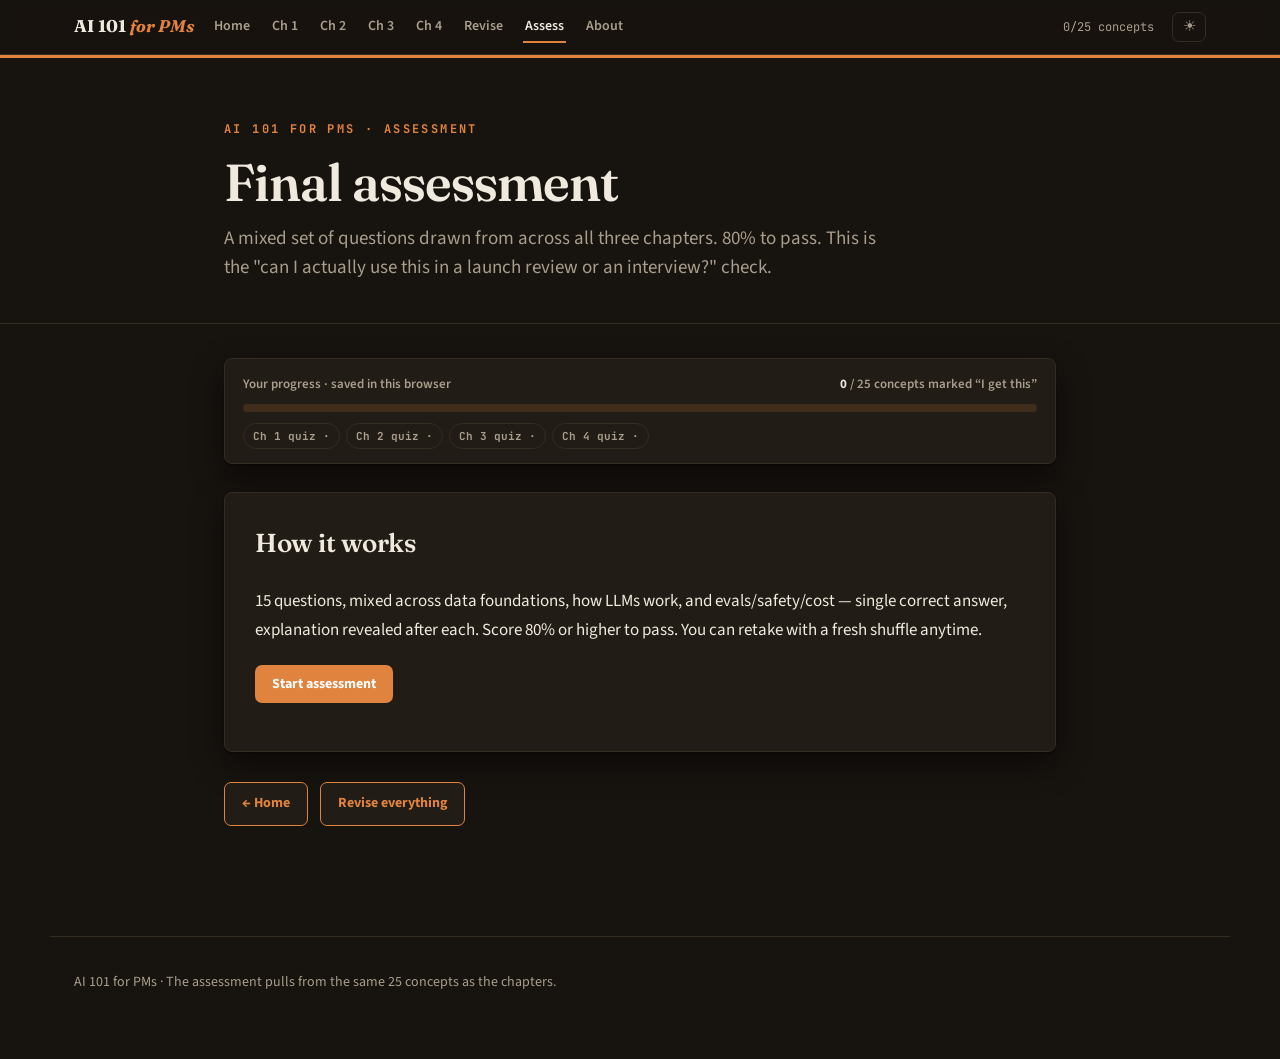
==== assess.html @ 60f7dfca "Launch AI 101 for PMs v1.0.0 25 interactive concepts across 4 chapters, three revise modes, a final " ====
<!DOCTYPE html>
<html lang="en">
<head>
<script>(function(){try{var t=localStorage.getItem("ai101.theme")||"dark";document.documentElement.setAttribute("data-theme",t);}catch(e){document.documentElement.setAttribute("data-theme","dark");}})();</script>
<meta charset="UTF-8" />
<meta name="viewport" content="width=device-width, initial-scale=1.0" />
<title>Final assessment · AI 101 for PMs</title>
<link rel="stylesheet" href="assets/css/main.css" />
</head>
<body class="ch3 single">
<header class="top w3">
  <div class="hero">
  <div class="kicker">AI 101 for PMs · Assessment</div>
  <h1>Final assessment</h1>
  <p>A mixed set of questions drawn from across all three chapters. 80% to pass. This is the "can I actually use this in a launch review or an interview?" check.</p>
  </div>
</header>

<div class="wrap single">
  <main>
    <div id="progress"></div>

    <section class="intro">
      <h2>How it works</h2>
      <p>15 questions, mixed across data foundations, how LLMs work, and evals/safety/cost — single correct answer, explanation revealed after each. Score 80% or higher to pass. You can retake with a fresh shuffle anytime.</p>
      <div class="btn-row">
        <button class="btn" id="start">Start assessment</button>
        <button class="btn alt" id="retake" style="display:none">↻ Retake (reshuffle)</button>
      </div>
    </section>

    <section class="quiz" id="quiz" style="display:none">
      <h2>Questions</h2>
      <div id="assess-mount"></div>
    </section>

    <div id="share"></div>

    <div class="btn-row" style="margin-top:30px">
      <a class="btn alt" href="index.html">← Home</a>
      <a class="btn alt" href="revise.html">Revise everything</a>
    </div>
  </main>
</div>

<footer>AI 101 for PMs · The assessment pulls from the same 25 concepts as the chapters.</footer>

<script src="assets/js/concepts.js"></script>
<script src="assets/js/progress.js"></script>
<script src="assets/js/helpers.js"></script>
<script>
  Nav.mount({ here:'assess', base:'' });
  Progress.renderBar(document.getElementById('progress'));

  var SITE_URL = 'https://github.com/<your-username>/ai101-for-pms'; // update on publish

  function shuffleArr(a){ a=a.slice(); for(var i=a.length-1;i>0;i--){ var j=Math.floor(Math.random()*(i+1)); var t=a[i];a[i]=a[j];a[j]=t; } return a; }

  function buildPool(){
    // mixed across chapters 1-3, then take 15
    var pool = chapterQuestions(1).concat(chapterQuestions(2)).concat(chapterQuestions(3));
    return shuffleArr(pool).slice(0, 15);
  }

  function start(){
    document.getElementById('quiz').style.display = 'block';
    document.getElementById('retake').style.display = 'inline-block';
    document.getElementById('start').textContent = 'Restart';
    document.getElementById('share').innerHTML = '';
    var mount = document.getElementById('assess-mount');
    mount.innerHTML = '';
    renderQuiz(mount, buildPool(), {
      passPct: 80,
      reviewBase: '',
      onComplete: function(pct, pass, correct, total){
        showShare(pct, pass, correct, total);
      }
    });
    document.getElementById('quiz').scrollIntoView({behavior:'smooth'});
  }

  function showShare(pct, pass, correct, total){
    var box = document.getElementById('share');
    box.innerHTML = '';
    var wrap = el('section','callout');
    wrap.appendChild(el('h3', null, (pass?'🎓 Passed':'Keep going') + ' — ' + correct + '/' + total + ' (' + pct + '%)'));
    wrap.appendChild(el('p', null, pass
      ? 'You can talk about AI in a launch review or an interview without going quiet when it gets concrete. Want to share it? (optional)'
      : '80% to pass — revise the cards behind the questions you missed and retake. No pressure to share.'));
    var text = 'I completed AI 101 for PMs — ' + correct + '/' + total + ' on the final assessment 🎓 ' + SITE_URL;
    var ta = document.createElement('textarea');
    ta.value = text; ta.readOnly = true;
    ta.style.cssText = 'width:100%;min-height:60px;border:1px solid var(--line);border-radius:8px;padding:10px;font-size:14px;font-family:inherit';
    var row = el('div','btn-row');
    var copy = el('button','btn','Copy share text');
    copy.onclick = function(){
      ta.select();
      try { document.execCommand('copy'); copy.textContent = 'Copied ✓'; }
      catch(e){ copy.textContent = 'Select & copy manually'; }
    };
    var retake2 = el('button','btn alt','↻ Retake'); retake2.onclick = start;
    row.appendChild(copy); row.appendChild(retake2);
    wrap.appendChild(ta); wrap.appendChild(row);
    box.appendChild(wrap);
  }

  document.getElementById('start').onclick = start;
  document.getElementById('retake').onclick = start;
</script>
</body>
</html>
---- assets/css/main.css ----
/* ============================================================
   AI 101 for PMs — main stylesheet  ·  "Editorial" design system
   Light, warm, reading-first. Fraunces (display serif) + Source Sans 3
   (body) + JetBrains Mono (data). Tokens drive both the page chrome and
   the canvas widgets (JS reads --accent/--ink/--grid/--muted/--panel/
   --green/--amber/--red via the C cache in helpers.js), so a re-theme
   flows through everything. Per-chapter accent set by a body class.
   See DESIGN.md for the full system.
   ============================================================ */
@import url('https://fonts.googleapis.com/css2?family=Fraunces:ital,opsz,wght@0,9..144,400;0,9..144,600;0,9..144,700;1,9..144,500&family=Source+Sans+3:ital,wght@0,400;0,600;0,700;1,400&family=JetBrains+Mono:wght@400;600&display=swap');

/* DARK is the default theme. Light is opt-in via [data-theme="light"],
   set by a no-FOUC inline script in each page's <head> from localStorage
   (default "dark"). Per-chapter accents are theme-scoped so they read on
   both surfaces. The canvas widgets read these tokens through the C cache
   in helpers.js, so the theme toggle reloads the page to recolour them. */
:root{
  --bg:#17130f; --panel:#211c16; --ink:#f0e9dd; --muted:#a99e8c;
  --line:#352c22; --accent:#e0833f; --accent-soft:rgba(224,131,63,.16);
  --amber:#e0a93f; --amber-soft:rgba(224,169,63,.18); --green:#54b394; --red:#e58a93;
  --nav-bg:rgba(23,19,15,.88);
  --shadow:0 1px 2px rgba(0,0,0,.4),0 12px 30px rgba(0,0,0,.5);
  --radius:8px; --maxw:1180px;
  --mono:"JetBrains Mono",ui-monospace,SFMono-Regular,Menlo,Consolas,monospace;
  --sans:"Source Sans 3",-apple-system,BlinkMacSystemFont,"Segoe UI",Roboto,Helvetica,Arial,sans-serif;
  --serif:"Fraunces",Georgia,"Times New Roman",serif;
}
/* One standard accent (rust) across the whole site, both themes. Per-chapter
   colour-coding was removed: it leaked different accents onto the utility
   pages (Home/Revise/Assess/About), which read as inconsistent. The .ch1-.ch4
   body classes still exist but no longer change the accent. */

/* LIGHT theme overrides */
:root[data-theme="light"]{
  --bg:#fbf8f2; --panel:#ffffff; --ink:#211b14; --muted:#6f6657;
  --line:#e7dfd0; --accent:#b4531f; --accent-soft:rgba(180,83,31,.08);
  --amber:#b5790e; --amber-soft:rgba(181,121,14,.12); --green:#2f7d5b; --red:#b23a48;
  --nav-bg:rgba(251,248,242,.85);
  --shadow:0 1px 2px rgba(33,27,20,.05),0 8px 24px rgba(33,27,20,.05);
}

*{box-sizing:border-box}
html{scroll-behavior:smooth}
body{margin:0;background:var(--bg);color:var(--ink);font-family:var(--sans);
  line-height:1.7;font-size:17px;-webkit-font-smoothing:antialiased;font-feature-settings:"kern" 1}
a{color:var(--accent);text-decoration:none}
a:hover{text-decoration:underline;text-underline-offset:2px}
em{font-style:italic}
h1,h2,h3,h4{font-family:var(--serif);font-weight:600;letter-spacing:-.01em}

/* ---------- Top site nav ---------- */
.sitenav{position:sticky;top:0;z-index:50;background:var(--nav-bg);
  backdrop-filter:saturate(140%) blur(8px);border-bottom:1px solid var(--line)}
.sitenav .inner{max-width:var(--maxw);margin:0 auto;padding:11px 24px;
  display:flex;align-items:center;gap:18px;flex-wrap:wrap}
.sitenav .brand{font-family:var(--serif);font-weight:700;font-size:17px;color:var(--ink)}
.sitenav .brand span{color:var(--accent);font-style:italic}
.sitenav a.navlink{color:var(--muted);font-size:14px;font-weight:600;padding:4px 2px}
.sitenav a.navlink:hover,.sitenav a.navlink.here{color:var(--ink);text-decoration:none}
.sitenav a.navlink.here{box-shadow:inset 0 -2px 0 var(--accent)}
.sitenav .spacer{flex:1}
.sitenav .progmini{font-size:12px;color:var(--muted);font-family:var(--mono)}

/* ---------- Header (editorial hero — no gradients) ---------- */
header.top{background:var(--bg);color:var(--ink);padding:64px 0 40px;text-align:left;
  border-bottom:1px solid var(--line);position:relative}
header.top::before{content:"";position:absolute;top:0;left:0;right:0;height:3px;background:var(--accent)}
/* Header content lives in a centred column that exactly matches the body
   column (.wrap / .wrap.single): same max-width, margin auto, and 24px padding,
   so header text and body content share identical left/right edges. */
header.top .hero{max-width:var(--maxw);margin:0 auto;padding:0 24px}
header.top .kicker{text-transform:uppercase;letter-spacing:.2em;font-size:12px;
  font-weight:700;color:var(--accent);margin-bottom:16px;font-family:var(--mono)}
header.top h1{margin:0 0 14px;font-size:clamp(34px,5vw,52px);line-height:1.05;font-weight:600;
  letter-spacing:-.02em}
header.top p{margin:0;max-width:660px;color:var(--muted);font-size:19px;line-height:1.55}
header.top .pills{margin-top:24px;display:flex;gap:10px;flex-wrap:wrap}
header.top .pill{background:var(--panel);border:1px solid var(--line);color:var(--muted);
  padding:6px 14px;border-radius:999px;font-size:13px;font-weight:600}
header.top .cta{display:inline-block;margin-top:26px;background:var(--accent);color:#fff;
  font-weight:700;padding:13px 26px;border-radius:8px;font-size:16px;font-family:var(--sans)}
header.top .cta:hover{text-decoration:none;filter:brightness(1.06)}

/* ---------- Layout ---------- */
.wrap{max-width:var(--maxw);margin:0 auto;padding:0 24px;
  display:grid;grid-template-columns:240px 1fr;gap:48px;align-items:start}
.wrap.single{display:block;max-width:880px}
/* Single-column pages (Home/Revise/Assess/About): header column matches the
   narrower body column so their edges line up. */
body.single header.top .hero{max-width:880px}
/* Chapter pages have a 240px TOC + 48px gap, so the body content starts
   indented. Indent the header content the same amount (above mobile) so the
   chapter title sits directly above its content column, not over the TOC.
   24 (wrap padding) + 240 (toc) + 48 (gap) = 312. */
@media(min-width:881px){
  body:not(.single) header.top .hero{padding-left:312px}
}
nav.toc{position:sticky;top:64px;align-self:start;max-height:calc(100vh - 84px);
  overflow:auto;padding:26px 0;font-size:14px}
nav.toc h4{margin:18px 0 8px;font-size:11px;text-transform:uppercase;letter-spacing:.14em;
  color:var(--accent);font-family:var(--mono);font-weight:700}
nav.toc h4:first-child{margin-top:0}
nav.toc a{display:block;color:var(--muted);padding:5px 12px;border-radius:6px;border-left:2px solid transparent}
nav.toc a:hover{background:var(--accent-soft);color:var(--ink);text-decoration:none}
nav.toc a.active{color:var(--accent);font-weight:700;border-left-color:var(--accent);background:var(--accent-soft)}
main{padding:34px 0 90px;min-width:0}

/* ---------- Progress bar ---------- */
.progress-wrap{background:var(--panel);border:1px solid var(--line);border-radius:var(--radius);
  padding:14px 18px;margin-bottom:28px;box-shadow:var(--shadow)}
.progress-wrap .ptop{display:flex;justify-content:space-between;align-items:baseline;
  font-size:13px;color:var(--muted);margin-bottom:9px;font-weight:600}
.progress-wrap .ptop b{color:var(--ink)}
.progress-track{height:8px;border-radius:6px;background:var(--accent-soft);overflow:hidden}
.progress-fill{height:100%;width:0;background:var(--accent);transition:width .4s ease}
.progress-wrap .chips{display:flex;gap:6px;margin-top:11px;flex-wrap:wrap}
.progress-wrap .chip{font-size:11px;font-weight:700;padding:3px 9px;border-radius:999px;
  border:1px solid var(--line);color:var(--muted);font-family:var(--mono)}
.progress-wrap .chip.done{background:rgba(47,125,91,.12);color:var(--green);border-color:transparent}
.progress-wrap .presume{display:flex;justify-content:space-between;align-items:center;gap:12px;
  margin-top:12px;padding-top:12px;border-top:1px solid var(--line);flex-wrap:wrap}
.presume-link{font-weight:700;font-size:14px;color:var(--accent)}
.presume-done{font-weight:700;font-size:14px;color:var(--green)}
.presume-reset{background:none;border:none;color:var(--muted);font-size:12px;cursor:pointer;
  font-family:var(--sans);text-decoration:underline;padding:0}
.presume-reset:hover{color:var(--red)}

/* ---------- Intro panels ---------- */
.intro{background:var(--panel);border:1px solid var(--line);border-radius:var(--radius);
  padding:28px 30px;box-shadow:var(--shadow);margin-bottom:30px}
.intro h2{margin-top:0;font-size:26px}
.how{display:grid;grid-template-columns:repeat(3,1fr);gap:14px;margin-top:20px}
.how div{background:var(--bg);border:1px solid var(--line);border-radius:8px;padding:15px}
.how b{display:block;font-family:var(--mono);color:var(--accent);font-size:12px;
  text-transform:uppercase;letter-spacing:.08em;margin-bottom:5px}
.swap-hint{font-size:14px;color:var(--muted);margin-top:16px;border-left:3px solid var(--accent);
  padding:4px 0 4px 14px;font-style:italic}

/* ---------- Chapter / week banners ---------- */
.week-banner{margin:8px 0;padding:20px 24px;border-radius:var(--radius);color:var(--ink);
  background:var(--accent-soft);border:1px solid var(--line);border-left:4px solid var(--accent)}
.week-banner.muted{background:var(--bg)}
.week-banner .wk{font-size:12px;letter-spacing:.18em;text-transform:uppercase;font-weight:700;
  color:var(--accent);font-family:var(--mono)}
.week-banner h2{margin:6px 0 4px;font-size:27px}
.week-banner p{margin:0;color:var(--muted);font-size:15px}

/* ---------- Lesson / concept cards ---------- */
.lesson{background:var(--panel);border:1px solid var(--line);border-radius:var(--radius);
  padding:32px 34px;box-shadow:var(--shadow);margin:30px 0;scroll-margin-top:74px}
.lesson .lhead{display:flex;align-items:center;gap:14px;margin-bottom:8px}
.lesson .num{flex:0 0 auto;width:34px;height:34px;border-radius:8px;background:var(--accent-soft);
  color:var(--accent);font-weight:700;font-family:var(--mono);display:grid;place-items:center;font-size:14px}
.lesson h3{margin:0;font-size:21px;line-height:1.25}
.core{border-left:3px solid var(--accent);background:var(--accent-soft);
  padding:14px 18px;border-radius:0 8px 8px 0;margin:16px 0;font-size:18px;max-width:68ch;
  font-family:var(--serif);font-weight:500;line-height:1.5}
.lesson p{margin:13px 0;max-width:68ch}
.lesson ul{margin:13px 0;padding-left:22px;max-width:68ch}
.lesson li{margin:7px 0}
.takeaway{background:var(--bg);border:1px solid var(--line);border-radius:8px;padding:15px 18px;margin:18px 0;max-width:68ch}
.takeaway b{color:var(--accent)}
/* Interview line: collapsible (progressive disclosure). Quiet by default —
   just an accent toggle — so it doesn't add a third heavy box to every card. */
details.interview{border:1px solid var(--line);border-left:3px solid var(--accent);
  border-radius:0 8px 8px 0;padding:12px 18px;margin:18px 0;max-width:68ch;background:transparent}
details.interview summary{cursor:pointer;font-size:11px;letter-spacing:.12em;text-transform:uppercase;
  color:var(--accent);font-weight:700;font-family:var(--mono);list-style:none;outline:none}
details.interview summary::-webkit-details-marker{display:none}
details.interview summary::after{content:" ▸";opacity:.7}
details.interview[open] summary::after{content:" ▾"}
details.interview q{display:block;margin-top:10px;font-family:var(--serif);font-style:italic;
  font-size:19px;line-height:1.5;color:var(--ink)}
details.interview q::before{content:"\201C"} details.interview q::after{content:"\201D"}

/* "Zepto example" marker */
.eg-tag{display:inline-block;font-size:10px;font-weight:700;letter-spacing:.06em;
  text-transform:uppercase;color:var(--accent);background:var(--accent-soft);border:1px solid var(--line);
  border-radius:5px;padding:1px 7px;margin-right:6px;vertical-align:middle;font-family:var(--mono)}

/* ---------- Viz panel ---------- */
.viz{background:var(--bg);border:1px solid var(--line);border-radius:8px;padding:18px;margin:20px 0}
.viz .vtitle{font-family:var(--mono);font-size:12px;text-transform:uppercase;letter-spacing:.08em;
  color:var(--muted);font-weight:700;margin-bottom:12px;display:flex;align-items:center;gap:8px}
.viz .vtitle::before{content:"";width:8px;height:8px;border-radius:50%;background:var(--accent)}
.tabs{display:flex;gap:6px;flex-wrap:wrap;margin-bottom:14px}
.tab{padding:7px 14px;border-radius:7px;border:1px solid var(--line);background:var(--panel);
  cursor:pointer;font-size:13px;font-weight:600;color:var(--muted)}
.tab.active{background:var(--accent);color:#fff;border-color:var(--accent)}
.ctrl{display:flex;align-items:center;gap:10px;margin:10px 0;flex-wrap:wrap;font-size:14px}
.ctrl label{min-width:120px;font-weight:600}
input[type=range]{flex:1;min-width:140px;accent-color:var(--accent)}
.btn{background:var(--accent);color:#fff;border:none;border-radius:7px;padding:9px 17px;
  font-weight:700;cursor:pointer;font-size:14px;font-family:var(--sans)}
.btn:hover{filter:brightness(1.06)}
.btn.alt{background:var(--panel);color:var(--accent);border:1px solid var(--accent)}
.readout{font-family:var(--mono);font-size:13px;background:var(--panel);border:1px solid var(--line);
  border-radius:7px;padding:8px 12px;display:inline-block;color:var(--ink)}
.hint{font-size:14px;color:var(--muted);margin-top:10px}
.tok{display:inline-block;padding:3px 7px;margin:3px;border-radius:6px;font-family:var(--mono);
  font-size:13px;border:1px solid var(--line)}
canvas{max-width:100%;background:var(--panel);border-radius:8px;border:1px solid var(--line);display:block}
textarea,input[type=text]{background:var(--panel);color:var(--ink);font-family:var(--sans)}

/* ---------- Quiz ---------- */
.quiz{background:var(--panel);border:1px solid var(--line);border-radius:var(--radius);
  padding:30px 32px;box-shadow:var(--shadow);margin:32px 0;scroll-margin-top:74px}
.quiz h2{margin-top:0;font-size:26px}
.qblock{border-top:1px solid var(--line);padding:20px 0}
.qblock:first-of-type{border-top:none}
.qblock .qq{font-weight:600;margin-bottom:12px;font-size:17px}
.qopt{display:block;width:100%;text-align:left;background:var(--bg);border:1px solid var(--line);
  border-radius:8px;padding:11px 15px;margin:7px 0;cursor:pointer;color:var(--ink);font-size:16px;
  font-family:inherit;transition:.12s}
.qopt:hover{border-color:var(--accent)}
.qopt.correct{background:rgba(84,179,148,.14);border-color:var(--green);color:var(--ink)}
.qopt.wrong{background:rgba(229,138,147,.14);border-color:var(--red);color:var(--ink)}
.qopt:disabled{cursor:default}
.qexp{font-size:14px;color:var(--muted);margin-top:9px;padding-left:8px;border-left:2px solid var(--line)}
.qexp.show{border-left-color:var(--accent)}
.quiz-result{margin-top:22px;padding:16px 18px;border-radius:8px;font-weight:700;text-align:center}
.quiz-result.pass{background:rgba(84,179,148,.14);color:var(--green)}
.quiz-result.fail{background:rgba(229,138,147,.14);color:var(--red)}
.quiz-result .review{display:block;font-weight:500;font-size:14px;margin-top:8px;color:var(--ink)}
.quiz-result .review a{margin:0 6px}

/* ---------- Course map (landing) ---------- */
.map{display:grid;grid-template-columns:repeat(auto-fit,minmax(240px,1fr));gap:16px;margin:24px 0}
.map .ch{background:var(--panel);border:1px solid var(--line);border-radius:var(--radius);
  padding:22px 24px;box-shadow:var(--shadow);display:block;color:var(--ink);transition:.15s}
.map .ch:hover{text-decoration:none;border-color:var(--accent);transform:translateY(-2px)}
.map .ch .cn{font-family:var(--mono);font-size:12px;font-weight:700;letter-spacing:.1em;
  text-transform:uppercase;color:var(--accent)}
.map .ch h3{margin:8px 0 6px;font-size:21px}
.map .ch p{margin:0;font-size:15px;color:var(--muted)}
.map .ch .meta{margin-top:14px;font-size:12px;color:var(--muted);font-family:var(--mono)}

/* ---------- Revise ---------- */
.mode-tabs{display:flex;gap:10px;flex-wrap:wrap;margin:18px 0 26px}
.mode-tabs .mt{flex:1;min-width:200px;text-align:left;background:var(--panel);border:1px solid var(--line);
  border-radius:10px;padding:15px 17px;cursor:pointer;color:var(--ink)}
.mode-tabs .mt.active{border-color:var(--accent);background:var(--accent-soft)}
.mode-tabs .mt b{display:block;font-family:var(--serif);font-size:16px;margin-bottom:3px}
.mode-tabs .mt span{font-size:13px;color:var(--muted)}
.searchbox{width:100%;font-size:18px;padding:15px 17px;border:1px solid var(--line);border-radius:10px;
  background:var(--panel);color:var(--ink);margin-bottom:16px;font-family:var(--sans)}
.searchbox:focus{outline:none;border-color:var(--accent)}
.flashcard{background:var(--panel);border:1px solid var(--line);border-radius:var(--radius);
  padding:32px 30px;box-shadow:var(--shadow);min-height:200px;cursor:pointer;position:relative}
.flashcard .ftag{font-family:var(--mono);font-size:11px;font-weight:700;letter-spacing:.1em;
  text-transform:uppercase;color:var(--accent)}
.flashcard h3{margin:10px 0;font-size:24px}
.flashcard .flip-hint{position:absolute;top:18px;right:22px;font-size:12px;color:var(--muted);font-family:var(--mono)}
.deck-ctrl{display:flex;align-items:center;gap:12px;margin:18px 0;flex-wrap:wrap}
.deck-ctrl .count{font-family:var(--mono);font-size:13px;color:var(--muted)}
.toggle{display:inline-flex;align-items:center;gap:7px;font-size:14px;color:var(--muted);cursor:pointer}

/* ---------- What's-new ---------- */
.wn-card{background:var(--panel);border:1px solid var(--line);border-radius:var(--radius);
  padding:24px 26px;margin:16px 0;box-shadow:var(--shadow)}
.wn-card .wn-meta{display:flex;gap:10px;align-items:center;margin-bottom:8px;flex-wrap:wrap}
.wn-tag{font-family:var(--mono);font-size:10px;font-weight:700;letter-spacing:.06em;text-transform:uppercase;
  color:var(--amber);background:var(--amber-soft);border-radius:5px;padding:2px 8px}
.wn-date{font-size:12px;color:var(--muted);font-family:var(--mono)}
.wn-link{font-size:13px;color:var(--accent);margin-left:auto}
.wn-card h3{margin:0 0 6px;font-size:21px}
.signal-panel{background:var(--bg);border:1px dashed var(--line);border-radius:var(--radius);
  padding:24px 26px;margin:30px 0}
.signal-panel h3{margin-top:0}
.signal-panel .sig-tag{font-family:var(--mono);font-size:10px;font-weight:700;letter-spacing:.06em;
  text-transform:uppercase;color:var(--muted);border:1px solid var(--line);border-radius:5px;padding:2px 8px}

/* ---------- Misc ---------- */
.callout{background:var(--accent-soft);border:1px solid var(--line);border-radius:10px;
  padding:17px 19px;margin:18px 0}
.btn-row{display:flex;gap:12px;flex-wrap:wrap;margin:20px 0}

/* Theme toggle (in nav) */
.theme-toggle{background:none;border:1px solid var(--line);color:var(--muted);border-radius:7px;
  width:34px;height:30px;cursor:pointer;font-size:15px;line-height:1;display:grid;place-items:center;
  font-family:var(--sans)}
.theme-toggle:hover{color:var(--ink);border-color:var(--accent)}

/* Concept completion button (chapter cards) */
.card-done{display:flex;justify-content:flex-end;align-items:center;gap:12px;margin-top:22px;
  padding-top:18px;border-top:1px solid var(--line)}
.done-btn.is-done{background:transparent;color:var(--green);border:1px solid var(--green)}
footer{max-width:var(--maxw);margin:0 auto;padding:34px 24px 64px;color:var(--muted);
  font-size:14px;border-top:1px solid var(--line)}
footer a{color:var(--muted);text-decoration:underline}

@media(max-width:880px){
  .wrap{grid-template-columns:1fr;gap:8px}
  nav.toc{position:static;max-height:none;border-bottom:1px solid var(--line)}
  .how{grid-template-columns:1fr}
  header.top{padding:46px 24px 34px}
  body{font-size:16px}
  .sitenav .inner{gap:12px}
}
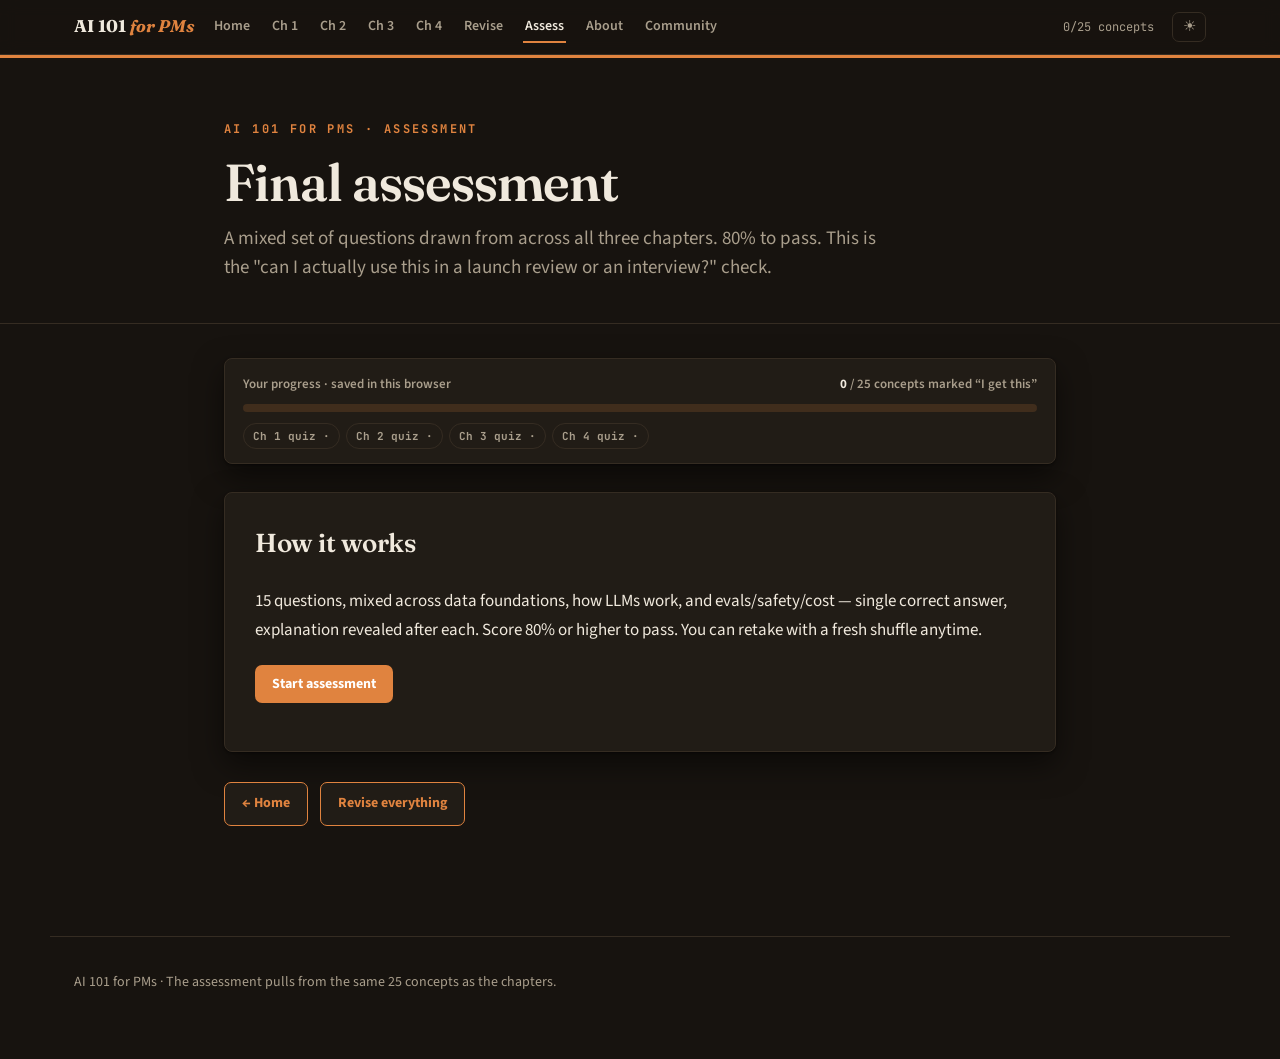
==== commit fb1b5e77: "Release v1.1.0: community suggestion board + content updates Adds an optional Supabase-backed commun" ====
--- a/assess.html
+++ b/assess.html
@@ -52,7 +52,7 @@
   Nav.mount({ here:'assess', base:'' });
   Progress.renderBar(document.getElementById('progress'));
 
-  var SITE_URL = 'https://github.com/<your-username>/ai101-for-pms'; // update on publish
+  var SITE_URL = 'https://github.com/trippinwithpuneet/AI-101-for-PMs'; // update on publish
 
   function shuffleArr(a){ a=a.slice(); for(var i=a.length-1;i>0;i--){ var j=Math.floor(Math.random()*(i+1)); var t=a[i];a[i]=a[j];a[j]=t; } return a; }
 
--- a/assets/css/main.css
+++ b/assets/css/main.css
@@ -297,3 +297,43 @@
   body{font-size:16px}
   .sitenav .inner{gap:12px}
 }
+
+/* ---------- community suggestion board ---------- */
+.board-toolbar{display:flex;flex-wrap:wrap;gap:18px;align-items:center;justify-content:space-between;margin:24px 0 16px}
+.board-toolbar .tabs{margin:0}
+.board{display:flex;flex-direction:column;gap:14px}
+.idea{display:flex;gap:16px;background:var(--panel);border:1px solid var(--line);border-radius:var(--radius);
+  padding:18px 20px;box-shadow:var(--shadow)}
+.idea .vote{display:flex;flex-direction:column;align-items:center;gap:3px;flex:0 0 auto}
+.idea .vbtn{background:var(--bg);border:1px solid var(--line);color:var(--muted);border-radius:8px;
+  width:38px;height:30px;cursor:pointer;font-size:13px;line-height:1;font-family:var(--sans);transition:.12s}
+.idea .vbtn:hover{border-color:var(--accent);color:var(--ink)}
+.idea .vbtn.up.active{border-color:var(--green);color:var(--green);background:rgba(84,179,148,.14)}
+.idea .vbtn.down.active{border-color:var(--red);color:var(--red);background:var(--amber-soft)}
+.idea .vscore{font-weight:700;font-size:15px;color:var(--ink);font-family:var(--mono)}
+.idea-body{flex:1;min-width:0}
+.idea-head{display:flex;align-items:center;gap:10px;margin-bottom:6px}
+.idea-title{margin:0 0 6px;font-size:18px;line-height:1.3}
+.idea-detail{margin:0 0 8px;color:var(--muted);font-size:15px;max-width:68ch}
+.idea-meta{color:var(--muted);font-size:13px;font-family:var(--mono)}
+.idea-author{font-family:var(--sans)}
+.idea-time{color:var(--muted);font-size:12px}
+.status-badge{display:inline-block;font-size:11px;font-weight:700;text-transform:uppercase;letter-spacing:.04em;
+  padding:3px 9px;border-radius:999px;border:1px solid var(--line);color:var(--muted)}
+.status-badge.planned{color:var(--amber);border-color:var(--amber);background:var(--amber-soft)}
+.status-badge.in_progress{color:var(--accent);border-color:var(--accent);background:var(--accent-soft)}
+.status-badge.shipped{color:var(--green);border-color:var(--green);background:rgba(84,179,148,.14)}
+.status-badge.declined{text-decoration:line-through}
+#suggest-form textarea.searchbox{resize:vertical;line-height:1.5;min-height:64px;font-family:var(--sans)}
+#suggest-form .name-input{flex:1;min-width:180px;margin-bottom:0}
+.form-msg{margin-top:10px;font-size:14px;color:var(--muted);min-height:1.1em}
+.form-msg.ok{color:var(--green)}
+.privacy-note{color:var(--muted);font-size:13px;margin-top:20px;border-top:1px solid var(--line);padding-top:14px}
+.toast{position:fixed;left:50%;bottom:26px;transform:translateX(-50%) translateY(12px);
+  background:var(--panel);border:1px solid var(--line);color:var(--ink);padding:11px 18px;border-radius:10px;
+  box-shadow:var(--shadow);font-size:14px;opacity:0;transition:.25s;z-index:200;pointer-events:none}
+.toast.show{opacity:1;transform:translateX(-50%) translateY(0)}
+@media(max-width:880px){
+  .idea{padding:15px 16px;gap:12px}
+  .board-toolbar{gap:10px}
+}
